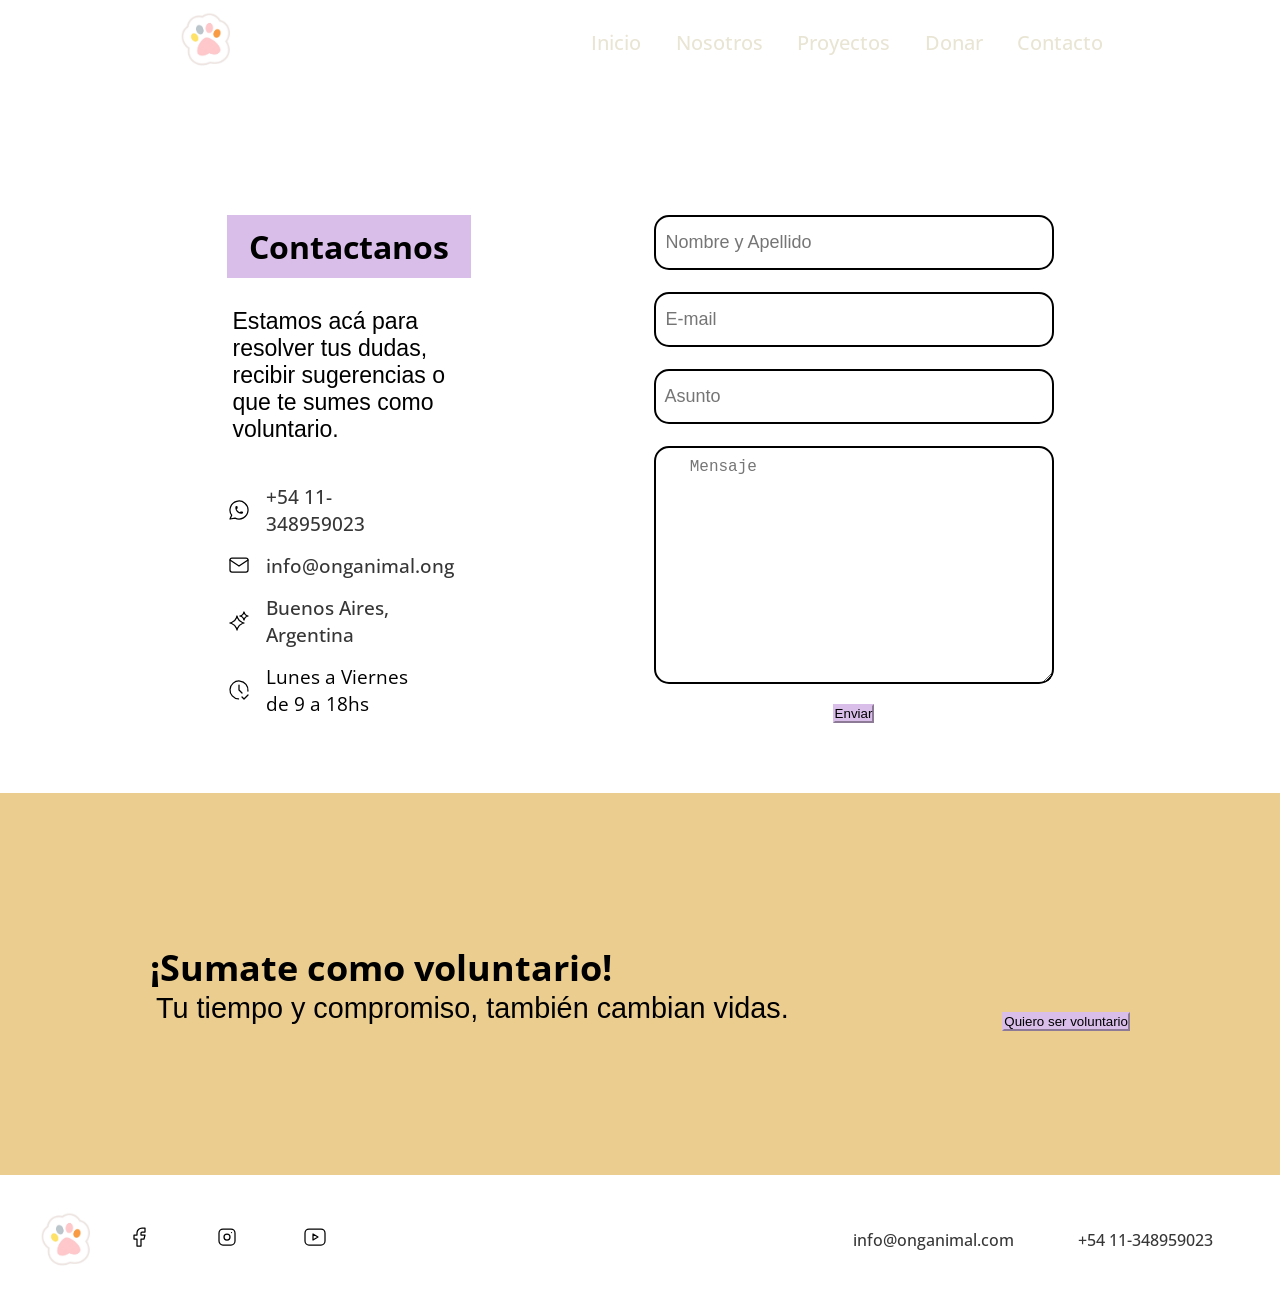
==== pages/contacto.html @ 344d6f18 "Merge branch 'main' into nau" ====
<!DOCTYPE html>
<html lang="es">

<head>
    <meta charset="UTF-8">
    <meta name="viewport" content="width=device-width, initial-scale=1.0">
    <link rel="stylesheet" href="../styles.css">
    <title>Contacto</title>
</head>

<body>
    <header>
        <a href="../index.html"><img class="icon-medium" src="../imagenes/logo-huella.png" alt="logo" /></a>
        <nav>
            <a href="../index.html">Inicio</a>
            <a href="./nosotros.html">Nosotros</a>
            <a href="./proyectos.html">Proyectos</a>
            <a href="./donar.html">Donar</a>
            <a href="./contacto.html">Contacto</a>
        </nav>
    </header>
    <main>

        <section class="container-contacto w-full">

            <article class="contacto-info">

                <h1>Contactanos</h1>
                <span id="text">Estamos acá para resolver tus dudas, recibir sugerencias
                    o que te sumes como voluntario.</span>

                <ul>
                    <li><img src="../img/icons/redes/whatsapp.svg"><a class="link-animation"
                            href="https://whatsapp.com/">+54 11-348959023</a>
                    </li>
                    <li><img src="../img/icons/redes/email.svg"><a class="link-animation" href="info@onganimal.ong"
                            target="_blank">info@onganimal.ong</a></li>
                    <li><img src="../img/icons/sparkles-2.svg"><a class="link-animation"
                            href="https://maps.app.goo.gl/PYbRXFJZFZoabsKMA" target="_blank">Buenos Aires, Argentina</a>
                    </li>
                    <li><img src="../img/icons/clock-check.svg"><span> Lunes a Viernes de 9 a 18hs</span></li>
                </ul>

            </article>

            <article>
                <form action="post">
                    <input placeholder="  Nombre y Apellido" type="text"><br>
                    <input placeholder="  E-mail" type="email"><br>
                    <input placeholder="  Asunto" type="text"><br>
                    <textarea placeholder="  Mensaje" name="Mensaje" id=""></textarea>
                    <!-- <input placeholder="  Mensaje" type="text"><br> -->
                    <button class="button-enviar-form">Enviar</button>
                </form>
            </article>

        </section>

        <section>
            <div class="aside-box-contactos">
                <h2>¡Sumate como voluntario!</h2>
                <span id="text">Tu tiempo y compromiso, también cambian vidas.</span>
                <button class=" button-enviar-form">Quiero ser voluntario</button>
            </div>
        </section>

    </main>

    <footer>
        <div class="button-box">
            <img class="icon-medium" src="../imagenes/logo-huella.png" alt="logo" />
            <nav>
                <a class="button-redes" href="https://www.facebook.com/" target="_blank"><img
                        src="../img/icons/redes/facebook.svg"></a>
                <a class="button-redes" href="https://www.instagram.com/" target="_blank"><img
                        src="../img/icons/redes/instagram.svg"></a>
                <a class="button-redes" href="https:/www.x.com/" target="_blank"><img
                        src="../img/icons/redes/youtube.svg"></a>
            </nav>
        </div>
        <div class="button-box">
            <nav>
                <a class="button-redes" href="info@onganimal.ong" target="_blank">info@onganimal.com</a>
                <a class="button-redes" href="https://whatsapp.com/">+54 11-348959023</a>
            </nav>
        </div>
    </footer>

</body>

</html>
---- styles.css ----
@import url('https://fonts.googleapis.com/css2?family=Open+Sans:ital,wght@0,300..800;1,300..800&display=swap');

* {
    margin: 0;
    padding: 0;
    box-sizing: border-box;
    max-width: 100%;
    --color-bg: #E8E6DA;
    --color-primario: #EBCE8F;
    --color-secundario: #DABEEA;
    --color-bg-primario: #E0CFB1;
    --color-texto-oscuro: #363636;
    --color-texto-claro: #E9E5D4;
}

body {
    font-family: 'Open Sans';
}

a {
    color: var(--color-texto-oscuro);
    font-weight: 500;
    text-decoration: none;
}

.link-animation:hover{
    transition: all 100ms ;
    color: rgb(163, 87, 163);
    
}

.link-animation:hover{
    transition: all 100ms ;
    color: rgb(163, 87, 163);
    
}


/* Header */
header {
    width: 100%;
    background: var(--color-primario-claro);
    padding: 12px 0;
    display: flex;
    justify-content: space-around;
    align-items: center;

}

header img {
    width: 30px;
}

header nav {
    display: flex;
    width: 40%;
    justify-content: space-between;
}

header nav a {
    color: var(--color-texto-claro);
    font-size: 20px;
    text-decoration: none;
}

header nav a:hover {
    transition: all 0.1s;
    transform: scale(1.1);
}

.m-2{
    justify-content: center;
    margin-left: 50%;
}
/* Width */

.w-full {
    width: 100%;
}

.w-big {
    width: 80%;
}

.w-medium{
    width: 60%;
}

.w.small{
    width: 40%;
}

.w-min{
    width: 20%;
}


/* Icons */

.icon-small{
    width: 20px;

}

.icon-medium{
    width: 60px;
}

.icon-big{
    width: 80px;
}
/* Main */

/* Width */

.w-full{
    width: 100%;
}

.w-big{
    width: 80%;
}


/* Icons */

.icon-small {
    width: 40px;
}

.icon-medium {
    width: 60px;
}

.icon-big {
    width: 80px;
}

/* Main */

/* Width */

.w-full {
    width: 100%;
}

.w-big {
    width: 80%;
}

.w-medium{
    width: 60%;
}

.w.small{
    width: 40%;
}

.w-min{
    width: 20%;
}


/* Icons */

.icon-small{
    width: 20px;

}

.icon-medium{
    width: 60px;
}

.icon-big{
    width: 80px;
}
/* Main */

/* Width */

.w-full{
    width: 100%;
}

.w-big{
    width: 80%;
}


/* Icons */

.icon-small {
    width: 40px;
}

.icon-medium {
    width: 60px;
}

.icon-big {
    width: 80px;
}

/* Main */

/* Width */

.w-full {
    width: 100%;
}

.w-big {
    width: 80%;
}


/* Icons */

.icon-small {
    width: 40px;
}

.icon-medium {
    width: 60px;
}

.icon-big {
    width: 80px;
}

/* Main */

main {
    width: 100px 100px 100px;
    margin-top: 100px;
    display: flex;
    flex-direction: column;
    gap: 40px;
}

/* Aside */

aside {
    display: flex;
    padding: 20px 40px;
    align-items: center;
    justify-content: center;
    gap: 30px;
    background: var(--color-primario-oscuro);
}

.aside-content {
    width: 50%;
}


.aside-content strong {
    font-size: 26px;
}

.aside-content span {
    display: block;
}


/* Texto */

.title-section {
    display: block;
    width: 100%;
    text-align: center;
    padding: 0 0 40px 0;
}

.text-xs {
    font-size: 14px;

}

.text-sm {
    font-size: 20px;
}

.text-lg {
    font-size: 40px;
}

.text-xl {
    font-size: 60px;
}

/* Button */

.button {
    padding: 10px 20px;
    border: 1px;
    border-radius: 10px;
    font-size: 18px;
    transition: all 200ms;
}

.button:hover {
    transform: scale(1.15);
}


.button-white {
    background: var(--color-bg-primario);
}

.button-black {
    background: var(--color-secundario);
}

/* Hero */

.hero {
    width: 100%;
    display: flex;
    justify-content: space-around;
}

.hero-info {
    width: 35%;
    display: flex;
    flex-direction: column;
    align-items: start;
}

.hero-info h1 {
    font-size: 40px;
}

.hero-info p {
    font-size: 20px;
}



/* Aside */

aside{
    display: flex;
    padding: 20px 40px;
    align-items: center;
    justify-content: center;
    gap: 30px;
    background: var(--color-bg-primario);
}

.aside-content{
    width: 50%;
}


.aside-content strong {
    font-size: 26px;
}

.aside-content span {
    display: block;
}


/* Texto */

.title-section {
    display: block;
    width: 100%;
    text-align: center;
    padding: 0 0 40px 0;
}

.text-xs {
    font-size: 14px;

}

.text-sm {
    font-size: 20px;
}

.text-lg {
    font-size: 40px;
}

.text-xl {
    font-size: 60px;
}


/* Button */

.button {
    padding: 10px 20px;
    border: 1px;
    border-radius: 10px;
    font-size: 18px;
    transition: all 200ms;
}

.button:hover {
    transform: scale(1.15);
}


.button-white {
    background: var(--color-bg-primario);
}

.button-black {
    background: var(--color-secundario);
}


/* Hero */

.hero {
    width: 100%;
    display: flex;
    justify-content: space-around;
    padding: 10px 0;
}

.hero-info {
    width: 35%;
    display: flex;
    flex-direction: column;
    align-items: start;
}

.hero-info h1 {
    font-size: 40px;
}

.hero-info p {
    font-size: 20px;
}



/* 
    Esta clase esta echa para usarse como contenedora de las "cards"
    sean cuadradas o redondas 

    Estan de manera horiontal una de la otra
*/

.container-cards {
    width: 100%;
    display: flex;
    flex-wrap: wrap;
    justify-content: space-around;
}

/* Esta es una clase para los titulos de las secciones 
    Ocupan toda una fila de la paginas (100%)
*/




/* 
Esta es la clase principal o base de las cards 

*/

.card {
    display: flex;
    flex-direction: column;
    align-items: center;
    justify-content: center;
}

.card-icon {
    width: 15%;
    gap: 10px;
}

.card-icon strong {
    font-size: 20px;
    letter-spacing: 1.2px;
}

.card-icon span {
    text-align: center;
    font-size: 15px;
}



.card-border {
    border: 1px;
}


.historia{
    width: 100%;
    display: flex;
    justify-content: space-around;
}


/*PD: despues con mas tiempo les comento bien el codigo asi tienen una referencia de para que sirve
pero bueno otro dia lo hago tkm <3
*/

.container-contacto {
    display: flex;
    padding: 30px 30px 30px;
    gap: 15%;
    align-items: center first baseline;
    flex-direction: row;
    justify-content: center;
    box-sizing: 100%;
}

.contacto-info {
    display: flex;
    flex-direction: column;
    gap: 30px;
    width: 20%;
    font-size: larger;
}

.contacto-info ul {
    width: 200px;
    list-style: none;
    display: flex;
    flex-direction: column;
    gap: 5px
}

.contacto-info ul li {
    display: flex;
    align-items: center;
    margin-top: 10px;
    gap: 15px;
    width: 900%;
}

h1 {
    font-size: xx-large;
    background-color: var(--color-secundario);
    padding: 10px;
    text-align: center;
}

input {
    width: 400px;
    background-color: #FFFF;
    padding: 15px 0px;
    justify-content: center;
    align-items: first baseline;
    border-radius: 15px;
    border: solid black 2px;
    margin-right: auto 100%;
    font-size: large;

}

form {
    display: flex;
    flex-direction: column;
    align-items: center;
    justify-content: center;
}

textarea {
    width: 400px;
    height: 238px;
    background-color: #FFFF;
    padding: 10px 100px;
    padding-left: 15px;
    justify-content: center;
    align-items: first baseline;
    border-radius: 15px;
    border: solid black 2px;
    margin-right: auto 100%;
    font-size: large;


}

.button {
    padding: 10px 20px;
    border: 1px;
    border-radius: 10px;
    font-size: 18px;
    transition: all 200ms;
}

.button-enviar-form {
    background-color: var(--color-secundario);
    border-color: #DABEEA;
    margin-top: 20px;
    float: right;
}


.aside-box-contactos {
    justify-content: space-between;
    box-sizing: 20px;
    background-color: var(--color-primario);
    padding: 150px;
    display: flexbox;
    box-sizing: 500px;
    font-size: x-large;
}

#text {
    font-family: 'Trebuchet MS', 'Lucida Grande', 'Lucida Sans', Arial, sans-serif;
    font-size: larger;
    font-style: normal;
    margin-left: 6px;
}

textarea{
    padding: ;
}

footer {
    display: flex;
    justify-content: space-between;
    margin: 10px;
    padding: 2px;
}

.button-redes {
    width: 50px;
    align-content: center;
    padding: 30px;
}


.button-box {
    display: flex;
    flex-direction: row;
    justify-content: space-between;
    align-items: center;
    margin: 2%;
}

#copy{
    justify-content: left;
    display: flexbox;

}
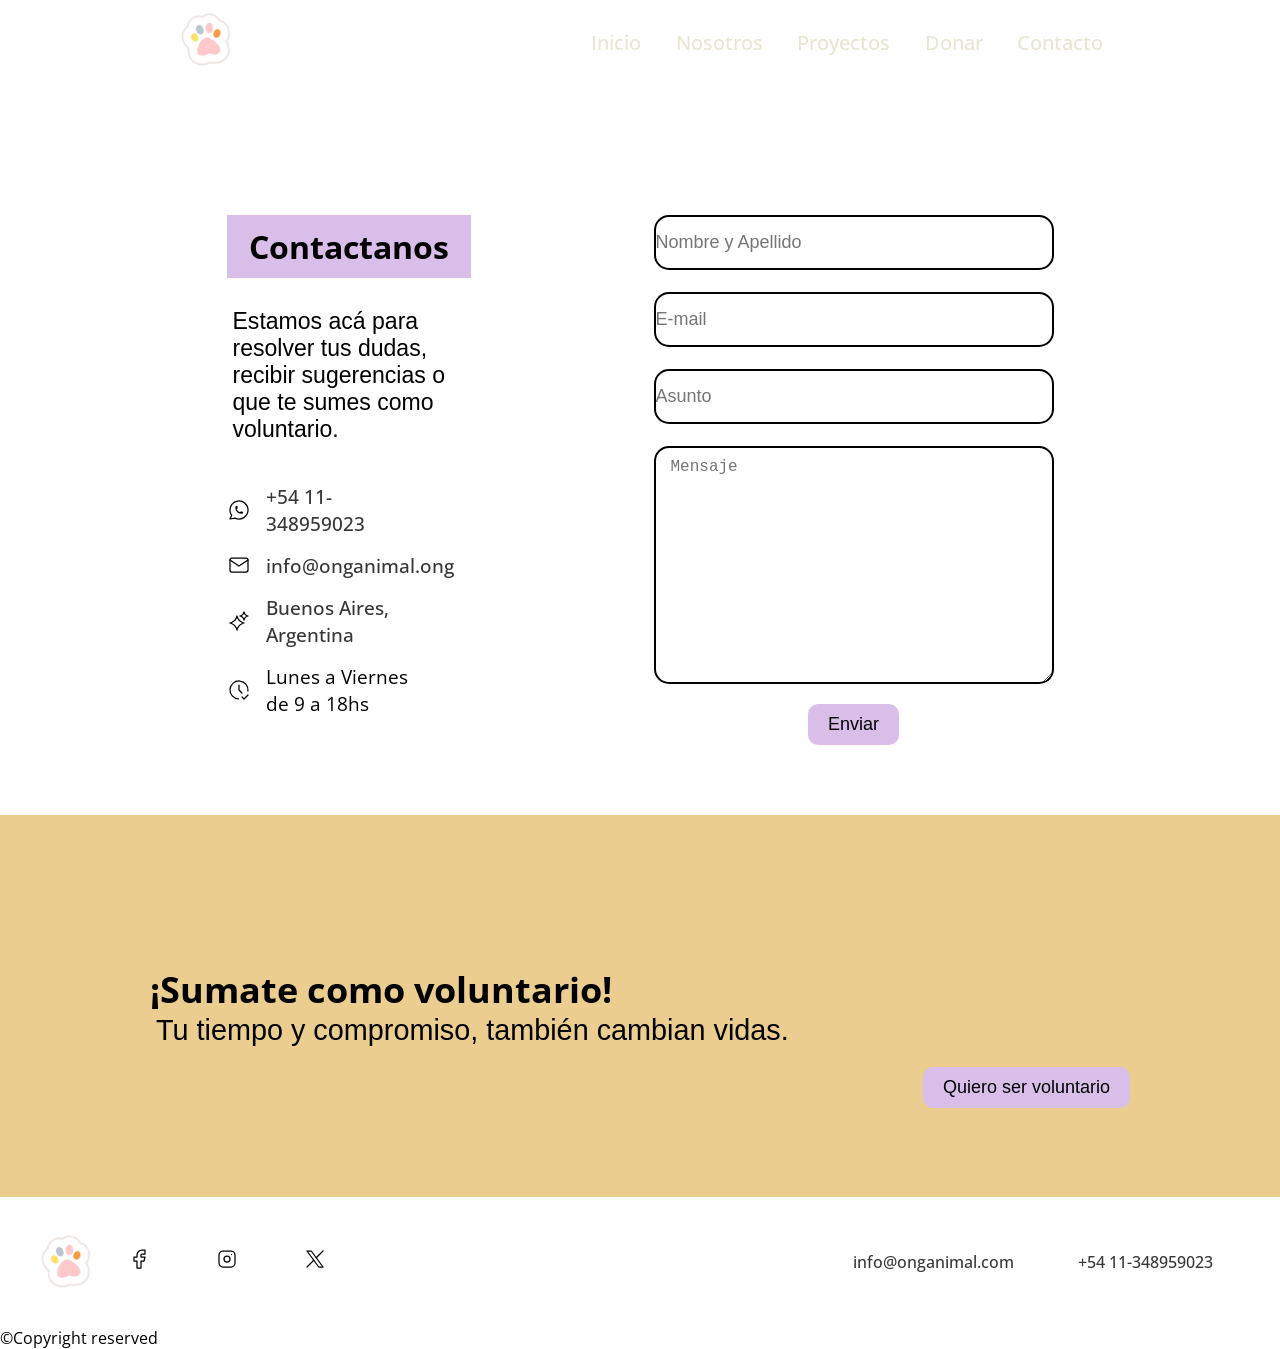
==== commit f4fa9c72: "modificaciones en html" ====
--- a/pages/contacto.html
+++ b/pages/contacto.html
@@ -45,12 +45,12 @@
 
             <article>
                 <form action="post">
-                    <input placeholder="  Nombre y Apellido" type="text"><br>
-                    <input placeholder="  E-mail" type="email"><br>
-                    <input placeholder="  Asunto" type="text"><br>
-                    <textarea placeholder="  Mensaje" name="Mensaje" id=""></textarea>
+                    <input placeholder="Nombre y Apellido" type="text"><br>
+                    <input placeholder="E-mail" type="email"><br>
+                    <input placeholder="Asunto" type="text"><br>
+                    <textarea placeholder="Mensaje" name="Mensaje" id=""></textarea>
                     <!-- <input placeholder="  Mensaje" type="text"><br> -->
-                    <button class="button-enviar-form">Enviar</button>
+                    <button class="button button-enviar-form">Enviar</button>
                 </form>
             </article>
 
@@ -60,7 +60,7 @@
             <div class="aside-box-contactos">
                 <h2>¡Sumate como voluntario!</h2>
                 <span id="text">Tu tiempo y compromiso, también cambian vidas.</span>
-                <button class=" button-enviar-form">Quiero ser voluntario</button>
+                <button class="button button-enviar-form m-2">Quiero ser voluntario</button>
             </div>
         </section>
 
@@ -75,16 +75,17 @@
                 <a class="button-redes" href="https://www.instagram.com/" target="_blank"><img
                         src="../img/icons/redes/instagram.svg"></a>
                 <a class="button-redes" href="https:/www.x.com/" target="_blank"><img
-                        src="../img/icons/redes/youtube.svg"></a>
+                        src="../img/icons/redes/twitter.svg"></a>
             </nav>
         </div>
         <div class="button-box">
             <nav>
-                <a class="button-redes" href="info@onganimal.ong" target="_blank">info@onganimal.com</a>
-                <a class="button-redes" href="https://whatsapp.com/">+54 11-348959023</a>
+                <a class="button-redes link-animation" href="info@onganimal.ong" target="_blank">info@onganimal.com</a>
+                <a class="button-redes link-animation" href="https://whatsapp.com/">+54 11-348959023</a>
             </nav>
         </div>
     </footer>
+    <span id="copy">©Copyright reserved </span>
 
 </body>
 
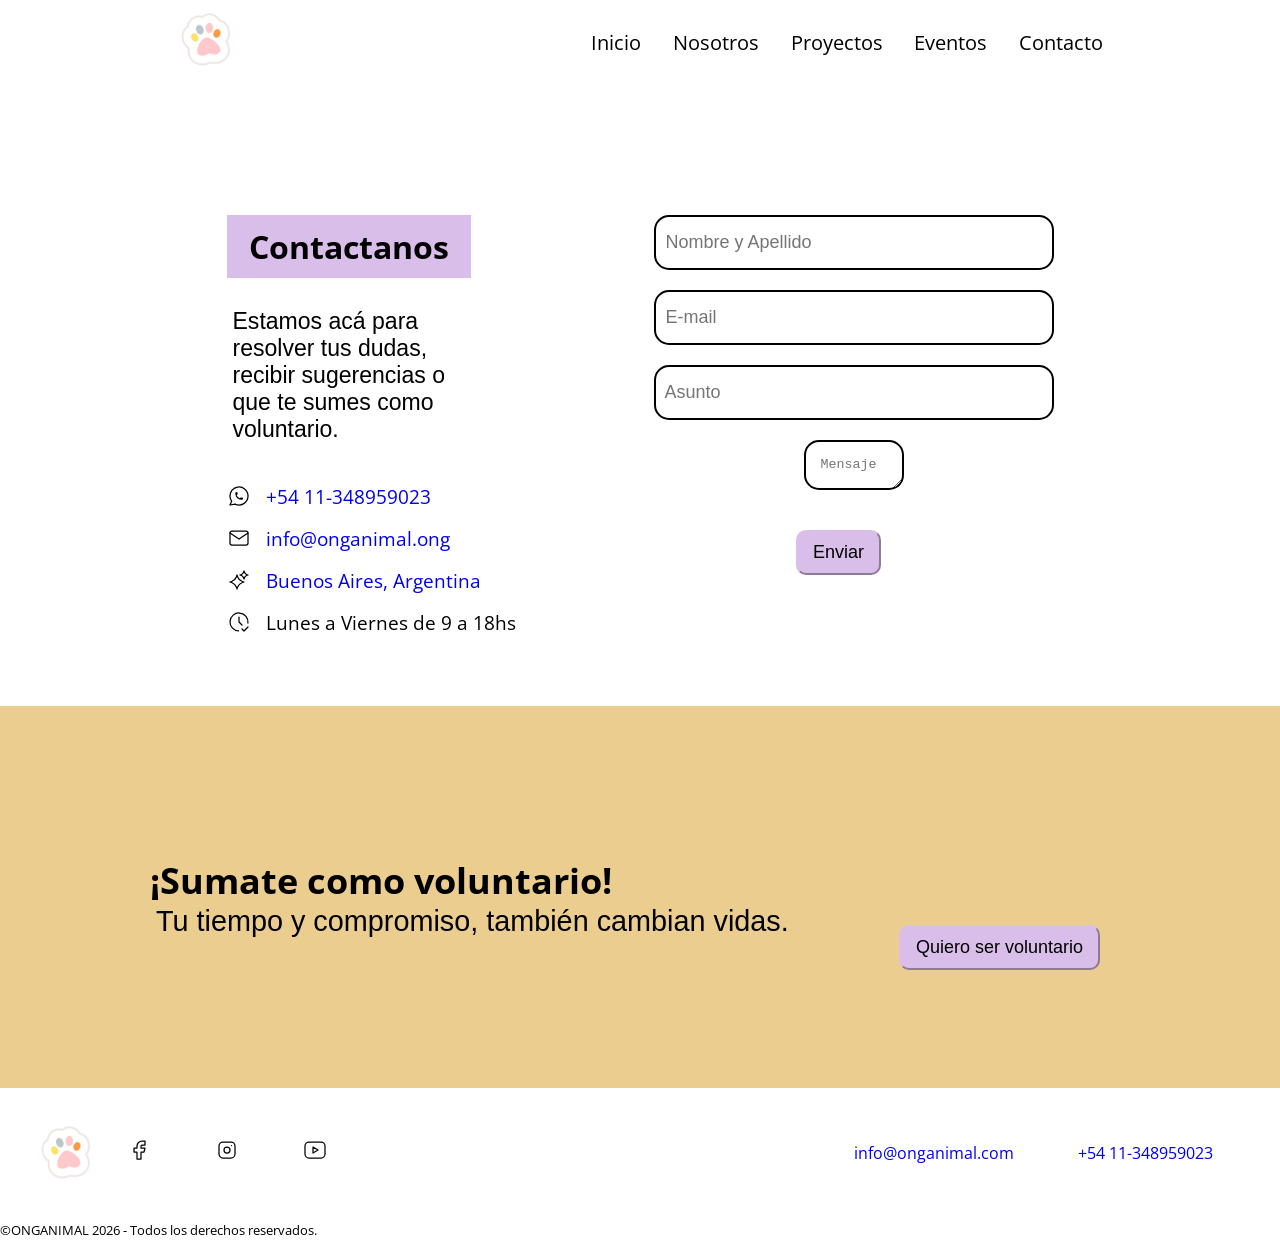
==== commit 11481b4f: "copyryght añadido" ====
--- a/pages/contacto.html
+++ b/pages/contacto.html
@@ -15,7 +15,7 @@
             <a href="../index.html">Inicio</a>
             <a href="./nosotros.html">Nosotros</a>
             <a href="./proyectos.html">Proyectos</a>
-            <a href="./donar.html">Donar</a>
+            <a href="./eventos.html">Eventos</a>
             <a href="./contacto.html">Contacto</a>
         </nav>
     </header>
@@ -30,14 +30,12 @@
                     o que te sumes como voluntario.</span>
 
                 <ul>
-                    <li><img src="../img/icons/redes/whatsapp.svg"><a class="link-animation"
-                            href="https://whatsapp.com/">+54 11-348959023</a>
+                    <li><img src="../img/icons/redes/whatsapp.svg"><a href="https://whatsapp.com/">+54 11-348959023</a>
                     </li>
-                    <li><img src="../img/icons/redes/email.svg"><a class="link-animation" href="info@onganimal.ong"
+                    <li><img src="../img/icons/redes/email.svg"><a href="info@onganimal.ong"
                             target="_blank">info@onganimal.ong</a></li>
-                    <li><img src="../img/icons/sparkles-2.svg"><a class="link-animation"
-                            href="https://maps.app.goo.gl/PYbRXFJZFZoabsKMA" target="_blank">Buenos Aires, Argentina</a>
-                    </li>
+                    <li><img src="../img/icons/sparkles-2.svg"><a href="https://maps.app.goo.gl/PYbRXFJZFZoabsKMA"
+                            target="_blank">Buenos Aires, Argentina</a></li>
                     <li><img src="../img/icons/clock-check.svg"><span> Lunes a Viernes de 9 a 18hs</span></li>
                 </ul>
 
@@ -45,12 +43,12 @@
 
             <article>
                 <form action="post">
-                    <input placeholder="Nombre y Apellido" type="text"><br>
-                    <input placeholder="E-mail" type="email"><br>
-                    <input placeholder="Asunto" type="text"><br>
-                    <textarea placeholder="Mensaje" name="Mensaje" id=""></textarea>
-                    <!-- <input placeholder="  Mensaje" type="text"><br> -->
-                    <button class="button button-enviar-form">Enviar</button>
+                    <input placeholder="  Nombre y Apellido" type="text">
+                    <input placeholder="  E-mail" type="email">
+                    <input placeholder="  Asunto" type="text">
+                    <textarea placeholder="  Mensaje" name="Mensaje" id=""></textarea>
+                    <!-- <input placeholder="  Mensaje" type="text"> -->
+                    <button class="button-enviar-form">Enviar</button>
                 </form>
             </article>
 
@@ -60,7 +58,7 @@
             <div class="aside-box-contactos">
                 <h2>¡Sumate como voluntario!</h2>
                 <span id="text">Tu tiempo y compromiso, también cambian vidas.</span>
-                <button class="button button-enviar-form m-2">Quiero ser voluntario</button>
+                <button class=" button-enviar-form">Quiero ser voluntario</button>
             </div>
         </section>
 
@@ -75,17 +73,18 @@
                 <a class="button-redes" href="https://www.instagram.com/" target="_blank"><img
                         src="../img/icons/redes/instagram.svg"></a>
                 <a class="button-redes" href="https:/www.x.com/" target="_blank"><img
-                        src="../img/icons/redes/twitter.svg"></a>
+                        src="../img/icons/redes/youtube.svg"></a>
             </nav>
         </div>
         <div class="button-box">
             <nav>
-                <a class="button-redes link-animation" href="info@onganimal.ong" target="_blank">info@onganimal.com</a>
-                <a class="button-redes link-animation" href="https://whatsapp.com/">+54 11-348959023</a>
+                <a class="button-redes" href="info@onganimal.ong" target="_blank">info@onganimal.com</a>
+                <a class="button-redes" href="https://whatsapp.com/">+54 11-348959023</a>
             </nav>
         </div>
+
     </footer>
-    <span id="copy">©Copyright reserved </span>
+    <small>©ONGANIMAL 2026 - Todos los derechos reservados.</small>
 
 </body>
 
--- a/styles.css
+++ b/styles.css
@@ -4,7 +4,6 @@
     margin: 0;
     padding: 0;
     box-sizing: border-box;
-    max-width: 100%;
     --color-bg: #E8E6DA;
     --color-primario: #EBCE8F;
     --color-secundario: #DABEEA;
@@ -18,21 +17,7 @@
 }
 
 a {
-    color: var(--color-texto-oscuro);
-    font-weight: 500;
     text-decoration: none;
-}
-
-.link-animation:hover{
-    transition: all 100ms ;
-    color: rgb(163, 87, 163);
-    
-}
-
-.link-animation:hover{
-    transition: all 100ms ;
-    color: rgb(163, 87, 163);
-    
 }
 
 
@@ -58,9 +43,11 @@
 }
 
 header nav a {
-    color: var(--color-texto-claro);
+    background: none;
+    color: var(--color-texto);
     font-size: 20px;
     text-decoration: none;
+
 }
 
 header nav a:hover {
@@ -68,142 +55,6 @@
     transform: scale(1.1);
 }
 
-.m-2{
-    justify-content: center;
-    margin-left: 50%;
-}
-/* Width */
-
-.w-full {
-    width: 100%;
-}
-
-.w-big {
-    width: 80%;
-}
-
-.w-medium{
-    width: 60%;
-}
-
-.w.small{
-    width: 40%;
-}
-
-.w-min{
-    width: 20%;
-}
-
-
-/* Icons */
-
-.icon-small{
-    width: 20px;
-
-}
-
-.icon-medium{
-    width: 60px;
-}
-
-.icon-big{
-    width: 80px;
-}
-/* Main */
-
-/* Width */
-
-.w-full{
-    width: 100%;
-}
-
-.w-big{
-    width: 80%;
-}
-
-
-/* Icons */
-
-.icon-small {
-    width: 40px;
-}
-
-.icon-medium {
-    width: 60px;
-}
-
-.icon-big {
-    width: 80px;
-}
-
-/* Main */
-
-/* Width */
-
-.w-full {
-    width: 100%;
-}
-
-.w-big {
-    width: 80%;
-}
-
-.w-medium{
-    width: 60%;
-}
-
-.w.small{
-    width: 40%;
-}
-
-.w-min{
-    width: 20%;
-}
-
-
-/* Icons */
-
-.icon-small{
-    width: 20px;
-
-}
-
-.icon-medium{
-    width: 60px;
-}
-
-.icon-big{
-    width: 80px;
-}
-/* Main */
-
-/* Width */
-
-.w-full{
-    width: 100%;
-}
-
-.w-big{
-    width: 80%;
-}
-
-
-/* Icons */
-
-.icon-small {
-    width: 40px;
-}
-
-.icon-medium {
-    width: 60px;
-}
-
-.icon-big {
-    width: 80px;
-}
-
-/* Main */
-
 /* Width */
 
 .w-full {
@@ -289,6 +140,7 @@
 .text-xl {
     font-size: 60px;
 }
+
 
 /* Button */
 
@@ -319,107 +171,6 @@
     width: 100%;
     display: flex;
     justify-content: space-around;
-}
-
-.hero-info {
-    width: 35%;
-    display: flex;
-    flex-direction: column;
-    align-items: start;
-}
-
-.hero-info h1 {
-    font-size: 40px;
-}
-
-.hero-info p {
-    font-size: 20px;
-}
-
-
-
-/* Aside */
-
-aside{
-    display: flex;
-    padding: 20px 40px;
-    align-items: center;
-    justify-content: center;
-    gap: 30px;
-    background: var(--color-bg-primario);
-}
-
-.aside-content{
-    width: 50%;
-}
-
-
-.aside-content strong {
-    font-size: 26px;
-}
-
-.aside-content span {
-    display: block;
-}
-
-
-/* Texto */
-
-.title-section {
-    display: block;
-    width: 100%;
-    text-align: center;
-    padding: 0 0 40px 0;
-}
-
-.text-xs {
-    font-size: 14px;
-
-}
-
-.text-sm {
-    font-size: 20px;
-}
-
-.text-lg {
-    font-size: 40px;
-}
-
-.text-xl {
-    font-size: 60px;
-}
-
-
-/* Button */
-
-.button {
-    padding: 10px 20px;
-    border: 1px;
-    border-radius: 10px;
-    font-size: 18px;
-    transition: all 200ms;
-}
-
-.button:hover {
-    transform: scale(1.15);
-}
-
-
-.button-white {
-    background: var(--color-bg-primario);
-}
-
-.button-black {
-    background: var(--color-secundario);
-}
-
-
-/* Hero */
-
-.hero {
-    width: 100%;
-    display: flex;
-    justify-content: space-around;
     padding: 10px 0;
 }
 
@@ -460,7 +211,6 @@
 
 
 
-
 /* 
 Esta es la clase principal o base de las cards 
 
@@ -494,12 +244,6 @@
     border: 1px;
 }
 
-
-.historia{
-    width: 100%;
-    display: flex;
-    justify-content: space-around;
-}
 
 
 /*PD: despues con mas tiempo les comento bien el codigo asi tienen una referencia de para que sirve
@@ -564,40 +308,38 @@
     display: flex;
     flex-direction: column;
     align-items: center;
+    gap: 20px;
     justify-content: center;
 }
 
 textarea {
-    width: 400px;
-    height: 238px;
-    background-color: #FFFF;
-    padding: 10px 100px;
-    padding-left: 15px;
-    justify-content: center;
-    align-items: first baseline;
+    width: 100px;
+    height: 50px;
+    display: flex;
+    flex-direction: column;
+    align-items: center;
+    padding: 0px 15px 10px;
+    justify-content: center;
+    border: solid black 2px;
     border-radius: 15px;
-    border: solid black 2px;
-    margin-right: auto 100%;
-    font-size: large;
-
-
-}
-
-.button {
-    padding: 10px 20px;
-    border: 1px;
+
+}
+
+.button-enviar-form {
+    background-color: var(--color-secundario);
+    padding: 10px 15px;
     border-radius: 10px;
+    border-color: #DABEEA;
     font-size: 18px;
     transition: all 200ms;
-}
-
-.button-enviar-form {
-    background-color: var(--color-secundario);
-    border-color: #DABEEA;
     margin-top: 20px;
     float: right;
-}
-
+    margin-right: 30px;
+}
+
+.button-enviar-form:hover {
+    transform: scale(1.15);
+}
 
 .aside-box-contactos {
     justify-content: space-between;
@@ -616,10 +358,6 @@
     margin-left: 6px;
 }
 
-textarea{
-    padding: ;
-}
-
 footer {
     display: flex;
     justify-content: space-between;
@@ -640,10 +378,4 @@
     justify-content: space-between;
     align-items: center;
     margin: 2%;
-}
-
-#copy{
-    justify-content: left;
-    display: flexbox;
-
-}
+}
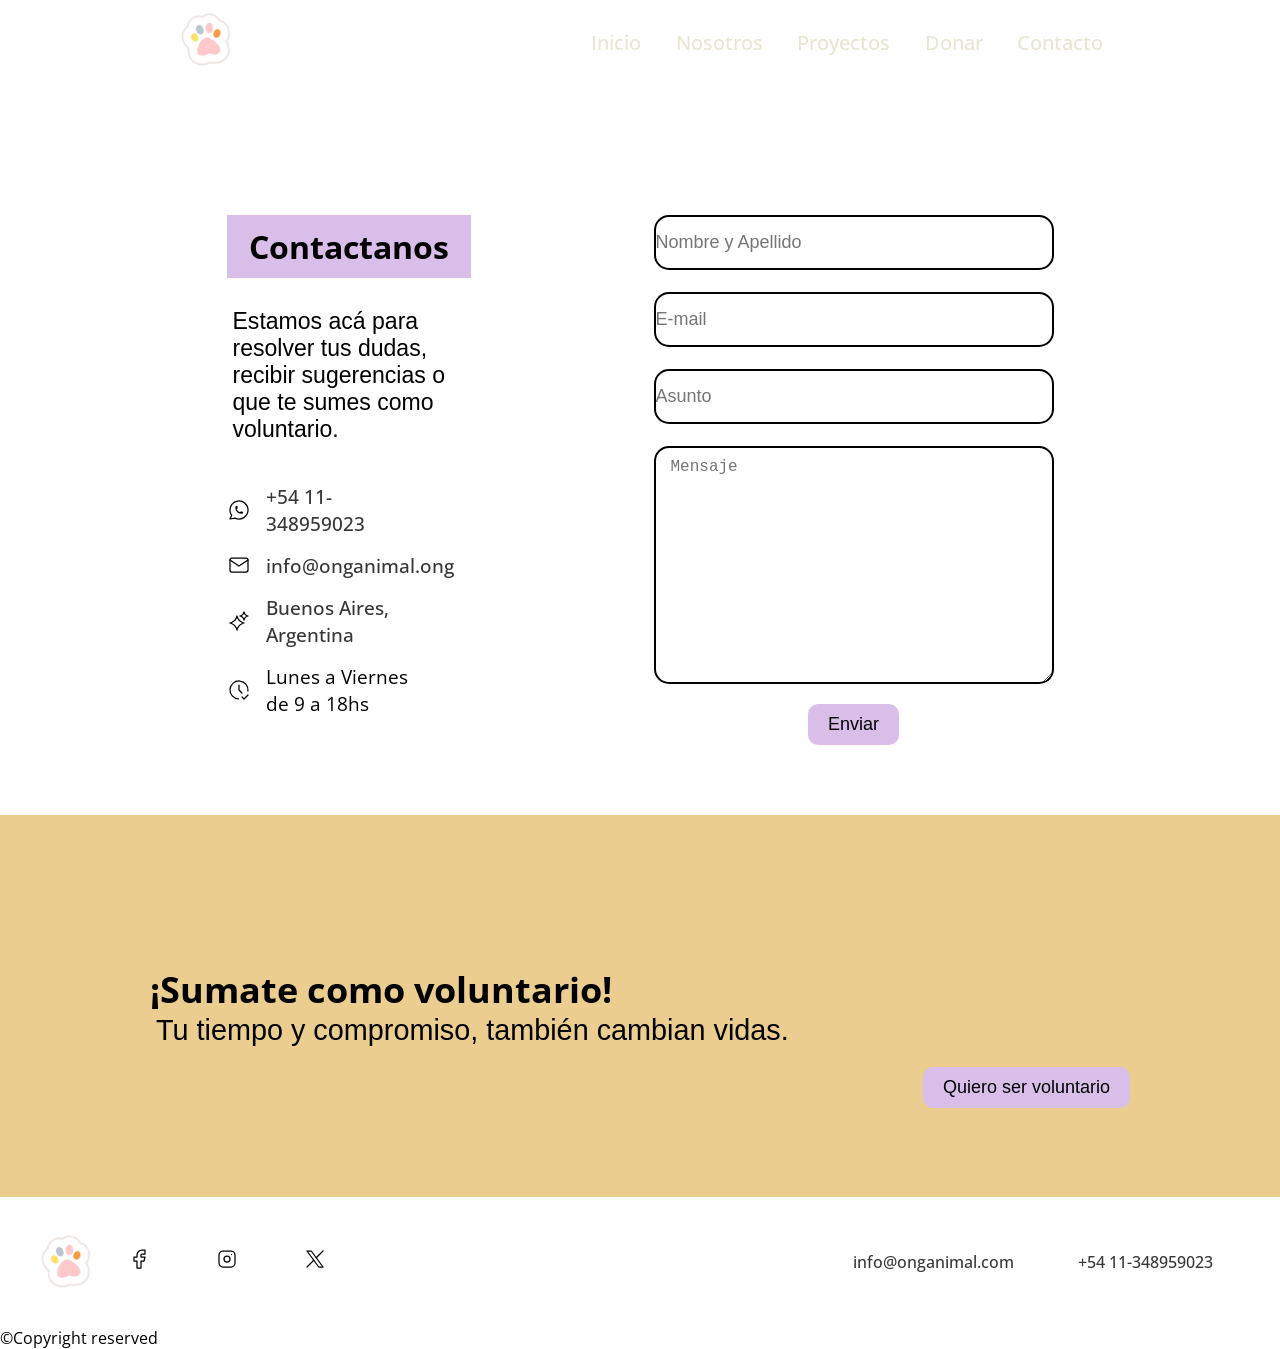
==== commit 4cf59ed9: "Merge remote-tracking branch 'origin/main' into nat" ====
--- a/pages/contacto.html
+++ b/pages/contacto.html
@@ -15,7 +15,7 @@
             <a href="../index.html">Inicio</a>
             <a href="./nosotros.html">Nosotros</a>
             <a href="./proyectos.html">Proyectos</a>
-            <a href="./eventos.html">Eventos</a>
+            <a href="./donar.html">Donar</a>
             <a href="./contacto.html">Contacto</a>
         </nav>
     </header>
@@ -30,12 +30,14 @@
                     o que te sumes como voluntario.</span>
 
                 <ul>
-                    <li><img src="../img/icons/redes/whatsapp.svg"><a href="https://whatsapp.com/">+54 11-348959023</a>
+                    <li><img src="../img/icons/redes/whatsapp.svg"><a class="link-animation"
+                            href="https://whatsapp.com/">+54 11-348959023</a>
                     </li>
-                    <li><img src="../img/icons/redes/email.svg"><a href="info@onganimal.ong"
+                    <li><img src="../img/icons/redes/email.svg"><a class="link-animation" href="info@onganimal.ong"
                             target="_blank">info@onganimal.ong</a></li>
-                    <li><img src="../img/icons/sparkles-2.svg"><a href="https://maps.app.goo.gl/PYbRXFJZFZoabsKMA"
-                            target="_blank">Buenos Aires, Argentina</a></li>
+                    <li><img src="../img/icons/sparkles-2.svg"><a class="link-animation"
+                            href="https://maps.app.goo.gl/PYbRXFJZFZoabsKMA" target="_blank">Buenos Aires, Argentina</a>
+                    </li>
                     <li><img src="../img/icons/clock-check.svg"><span> Lunes a Viernes de 9 a 18hs</span></li>
                 </ul>
 
@@ -43,12 +45,12 @@
 
             <article>
                 <form action="post">
-                    <input placeholder="  Nombre y Apellido" type="text">
-                    <input placeholder="  E-mail" type="email">
-                    <input placeholder="  Asunto" type="text">
-                    <textarea placeholder="  Mensaje" name="Mensaje" id=""></textarea>
-                    <!-- <input placeholder="  Mensaje" type="text"> -->
-                    <button class="button-enviar-form">Enviar</button>
+                    <input placeholder="Nombre y Apellido" type="text"><br>
+                    <input placeholder="E-mail" type="email"><br>
+                    <input placeholder="Asunto" type="text"><br>
+                    <textarea placeholder="Mensaje" name="Mensaje" id=""></textarea>
+                    <!-- <input placeholder="  Mensaje" type="text"><br> -->
+                    <button class="button button-enviar-form">Enviar</button>
                 </form>
             </article>
 
@@ -58,7 +60,7 @@
             <div class="aside-box-contactos">
                 <h2>¡Sumate como voluntario!</h2>
                 <span id="text">Tu tiempo y compromiso, también cambian vidas.</span>
-                <button class=" button-enviar-form">Quiero ser voluntario</button>
+                <button class="button button-enviar-form m-2">Quiero ser voluntario</button>
             </div>
         </section>
 
@@ -73,18 +75,17 @@
                 <a class="button-redes" href="https://www.instagram.com/" target="_blank"><img
                         src="../img/icons/redes/instagram.svg"></a>
                 <a class="button-redes" href="https:/www.x.com/" target="_blank"><img
-                        src="../img/icons/redes/youtube.svg"></a>
+                        src="../img/icons/redes/twitter.svg"></a>
             </nav>
         </div>
         <div class="button-box">
             <nav>
-                <a class="button-redes" href="info@onganimal.ong" target="_blank">info@onganimal.com</a>
-                <a class="button-redes" href="https://whatsapp.com/">+54 11-348959023</a>
+                <a class="button-redes link-animation" href="info@onganimal.ong" target="_blank">info@onganimal.com</a>
+                <a class="button-redes link-animation" href="https://whatsapp.com/">+54 11-348959023</a>
             </nav>
         </div>
-
     </footer>
-    <small>©ONGANIMAL 2026 - Todos los derechos reservados.</small>
+    <span id="copy">©Copyright reserved </span>
 
 </body>
 
--- a/styles.css
+++ b/styles.css
@@ -4,6 +4,7 @@
     margin: 0;
     padding: 0;
     box-sizing: border-box;
+    max-width: 100%;
     --color-bg: #E8E6DA;
     --color-primario: #EBCE8F;
     --color-secundario: #DABEEA;
@@ -17,7 +18,21 @@
 }
 
 a {
+    color: var(--color-texto-oscuro);
+    font-weight: 500;
     text-decoration: none;
+}
+
+.link-animation:hover {
+    transition: all 100ms;
+    color: rgb(163, 87, 163);
+
+}
+
+.link-animation:hover {
+    transition: all 100ms;
+    color: rgb(163, 87, 163);
+
 }
 
 
@@ -43,11 +58,9 @@
 }
 
 header nav a {
-    background: none;
-    color: var(--color-texto);
+    color: var(--color-texto-claro);
     font-size: 20px;
     text-decoration: none;
-
 }
 
 header nav a:hover {
@@ -55,6 +68,150 @@
     transform: scale(1.1);
 }
 
+.m-2 {
+    justify-content: center;
+    margin-left: 50%;
+}
+
+/* Width */
+
+.w-full {
+    width: 100%;
+}
+
+.w-big {
+    width: 80%;
+}
+
+.w-medium {
+    width: 60%;
+}
+
+.w.small {
+    width: 40%;
+}
+
+.w-min {
+    width: 20%;
+}
+
+
+/* Icons */
+
+.icon-small {
+    width: 20px;
+
+}
+
+.icon-medium {
+    width: 60px;
+}
+
+.icon-big {
+    width: 80px;
+}
+
+/* Main */
+
+.m-2 {
+    justify-content: center;
+    margin-left: 50%;
+}
+
+/* Width */
+
+.w-full {
+    width: 100%;
+}
+
+.w-big {
+    width: 80%;
+}
+
+
+/* Icons */
+
+.icon-small {
+    width: 40px;
+}
+
+.icon-medium {
+    width: 60px;
+}
+
+.icon-big {
+    width: 80px;
+}
+
+/* Main */
+
+/* Width */
+
+.w-full {
+    width: 100%;
+}
+
+.w-big {
+    width: 80%;
+}
+
+.w-medium {
+    width: 60%;
+}
+
+.w.small {
+    width: 40%;
+}
+
+.w-min {
+    width: 20%;
+}
+
+
+/* Icons */
+
+.icon-small {
+    width: 20px;
+
+}
+
+.icon-medium {
+    width: 60px;
+}
+
+.icon-big {
+    width: 80px;
+}
+
+/* Main */
+
+/* Width */
+
+.w-full {
+    width: 100%;
+}
+
+.w-big {
+    width: 80%;
+}
+
+
+/* Icons */
+
+.icon-small {
+    width: 40px;
+}
+
+.icon-medium {
+    width: 60px;
+}
+
+.icon-big {
+    width: 80px;
+}
+
+/* Main */
+
 /* Width */
 
 .w-full {
@@ -140,7 +297,6 @@
 .text-xl {
     font-size: 60px;
 }
-
 
 /* Button */
 
@@ -171,6 +327,107 @@
     width: 100%;
     display: flex;
     justify-content: space-around;
+}
+
+.hero-info {
+    width: 35%;
+    display: flex;
+    flex-direction: column;
+    align-items: start;
+}
+
+.hero-info h1 {
+    font-size: 40px;
+}
+
+.hero-info p {
+    font-size: 20px;
+}
+
+
+
+/* Aside */
+
+aside {
+    display: flex;
+    padding: 20px 40px;
+    align-items: center;
+    justify-content: center;
+    gap: 30px;
+    background: var(--color-bg-primario);
+}
+
+.aside-content {
+    width: 50%;
+}
+
+
+.aside-content strong {
+    font-size: 26px;
+}
+
+.aside-content span {
+    display: block;
+}
+
+
+/* Texto */
+
+.title-section {
+    display: block;
+    width: 100%;
+    text-align: center;
+    padding: 0 0 40px 0;
+}
+
+.text-xs {
+    font-size: 14px;
+
+}
+
+.text-sm {
+    font-size: 20px;
+}
+
+.text-lg {
+    font-size: 40px;
+}
+
+.text-xl {
+    font-size: 60px;
+}
+
+
+/* Button */
+
+.button {
+    padding: 10px 20px;
+    border: 1px;
+    border-radius: 10px;
+    font-size: 18px;
+    transition: all 200ms;
+}
+
+.button:hover {
+    transform: scale(1.15);
+}
+
+
+.button-white {
+    background: var(--color-bg-primario);
+}
+
+.button-black {
+    background: var(--color-secundario);
+}
+
+
+/* Hero */
+
+.hero {
+    width: 100%;
+    display: flex;
+    justify-content: space-around;
     padding: 10px 0;
 }
 
@@ -211,6 +468,7 @@
 
 
 
+
 /* 
 Esta es la clase principal o base de las cards 
 
@@ -244,6 +502,12 @@
     border: 1px;
 }
 
+
+.historia {
+    width: 100%;
+    display: flex;
+    justify-content: space-around;
+}
 
 
 /*PD: despues con mas tiempo les comento bien el codigo asi tienen una referencia de para que sirve
@@ -308,38 +572,40 @@
     display: flex;
     flex-direction: column;
     align-items: center;
-    gap: 20px;
     justify-content: center;
 }
 
 textarea {
-    width: 100px;
-    height: 50px;
-    display: flex;
-    flex-direction: column;
-    align-items: center;
-    padding: 0px 15px 10px;
-    justify-content: center;
+    width: 400px;
+    height: 238px;
+    background-color: #FFFF;
+    padding: 10px 100px;
+    padding-left: 15px;
+    justify-content: center;
+    align-items: first baseline;
+    border-radius: 15px;
     border: solid black 2px;
-    border-radius: 15px;
-
+    margin-right: auto 100%;
+    font-size: large;
+
+
+}
+
+.button {
+    padding: 10px 20px;
+    border: 1px;
+    border-radius: 10px;
+    font-size: 18px;
+    transition: all 200ms;
 }
 
 .button-enviar-form {
     background-color: var(--color-secundario);
-    padding: 10px 15px;
-    border-radius: 10px;
     border-color: #DABEEA;
-    font-size: 18px;
-    transition: all 200ms;
     margin-top: 20px;
     float: right;
-    margin-right: 30px;
-}
-
-.button-enviar-form:hover {
-    transform: scale(1.15);
-}
+}
+
 
 .aside-box-contactos {
     justify-content: space-between;
@@ -358,6 +624,10 @@
     margin-left: 6px;
 }
 
+textarea {
+    padding: ;
+}
+
 footer {
     display: flex;
     justify-content: space-between;
@@ -378,4 +648,10 @@
     justify-content: space-between;
     align-items: center;
     margin: 2%;
+}
+
+#copy {
+    justify-content: left;
+    display: flexbox;
+
 }
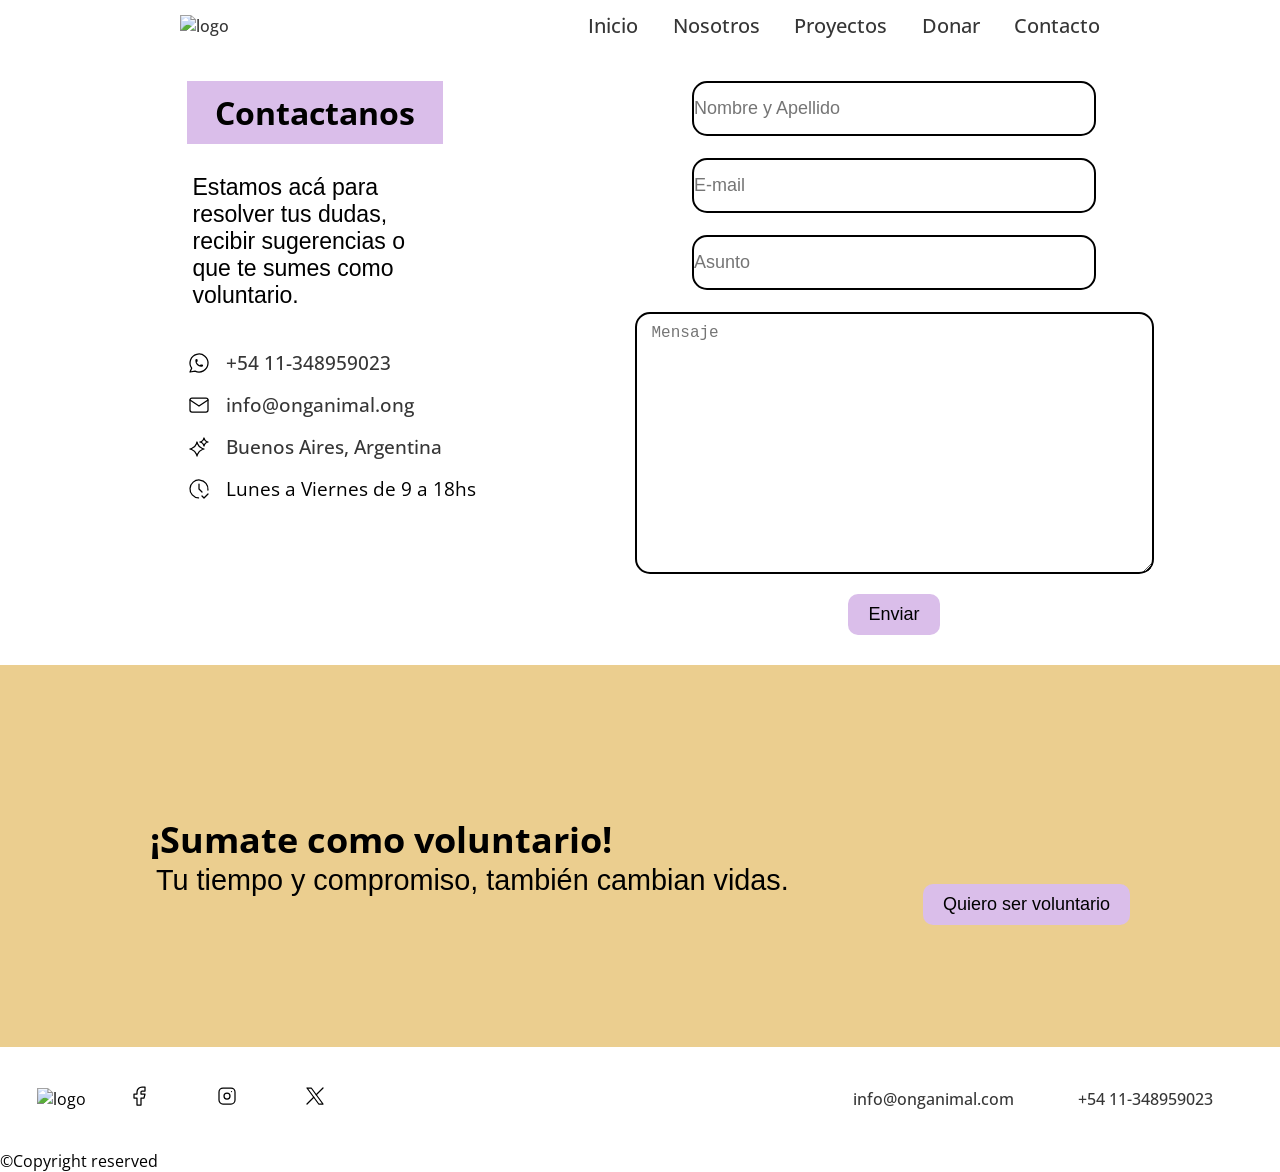
==== commit b5471f8a: "Responsive, proyect.html completo y logica de alertas" ====
--- a/pages/contacto.html
+++ b/pages/contacto.html
@@ -19,16 +19,17 @@
             <a href="./contacto.html">Contacto</a>
         </nav>
     </header>
+
+
+
+    <div id="alert-container"></div>
+
     <main>
-
         <section class="container-contacto w-full">
-
             <article class="contacto-info">
-
                 <h1>Contactanos</h1>
                 <span id="text">Estamos acá para resolver tus dudas, recibir sugerencias
                     o que te sumes como voluntario.</span>
-
                 <ul>
                     <li><img src="../img/icons/redes/whatsapp.svg"><a class="link-animation"
                             href="https://whatsapp.com/">+54 11-348959023</a>
--- a/styles.css
+++ b/styles.css
@@ -3,8 +3,6 @@
 * {
     margin: 0;
     padding: 0;
-    box-sizing: border-box;
-    max-width: 100%;
     --color-bg: #E8E6DA;
     --color-primario: #EBCE8F;
     --color-secundario: #DABEEA;
@@ -17,24 +15,33 @@
     font-family: 'Open Sans';
 }
 
+/* Etiquetas HTML */
+
 a {
     color: var(--color-texto-oscuro);
     font-weight: 500;
     text-decoration: none;
 }
 
-.link-animation:hover {
-    transition: all 100ms;
+h1 {
+    font-size: xx-large;
+    background-color: var(--color-secundario);
+    padding: 10px;
+    text-align: center;
+}
+
+/* Animaciones linkeado */
+
+.link-animation:hover{
+    transition: all 100ms ;
     color: rgb(163, 87, 163);
-
-}
-
-.link-animation:hover {
-    transition: all 100ms;
+    
+}
+
+.link-animation:hover{
+    transition: all 100ms ;
     color: rgb(163, 87, 163);
-
-}
-
+}
 
 /* Header */
 header {
@@ -58,7 +65,7 @@
 }
 
 header nav a {
-    color: var(--color-texto-claro);
+    color: var(--color-texto-oscuro);
     font-size: 20px;
     text-decoration: none;
 }
@@ -68,9 +75,12 @@
     transform: scale(1.1);
 }
 
-.m-2 {
-    justify-content: center;
-    margin-left: 50%;
+/* Footer */
+footer {
+    display: flex;
+    justify-content: space-between;
+    margin: 10px;
+    padding: 2px;
 }
 
 /* Width */
@@ -78,29 +88,26 @@
 .w-full {
     width: 100%;
 }
-
 .w-big {
     width: 80%;
 }
 
-.w-medium {
+.w-medium{
     width: 60%;
 }
 
-.w.small {
+.w.small{
     width: 40%;
 }
 
-.w-min {
+.w-min{
     width: 20%;
 }
 
-
 /* Icons */
 
 .icon-small {
-    width: 20px;
-
+    width: 40px;
 }
 
 .icon-medium {
@@ -110,167 +117,6 @@
 .icon-big {
     width: 80px;
 }
-
-/* Main */
-
-.m-2 {
-    justify-content: center;
-    margin-left: 50%;
-}
-
-/* Width */
-
-.w-full {
-    width: 100%;
-}
-
-.w-big {
-    width: 80%;
-}
-
-
-/* Icons */
-
-.icon-small {
-    width: 40px;
-}
-
-.icon-medium {
-    width: 60px;
-}
-
-.icon-big {
-    width: 80px;
-}
-
-/* Main */
-
-/* Width */
-
-.w-full {
-    width: 100%;
-}
-
-.w-big {
-    width: 80%;
-}
-
-.w-medium {
-    width: 60%;
-}
-
-.w.small {
-    width: 40%;
-}
-
-.w-min {
-    width: 20%;
-}
-
-
-/* Icons */
-
-.icon-small {
-    width: 20px;
-
-}
-
-.icon-medium {
-    width: 60px;
-}
-
-.icon-big {
-    width: 80px;
-}
-
-/* Main */
-
-/* Width */
-
-.w-full {
-    width: 100%;
-}
-
-.w-big {
-    width: 80%;
-}
-
-
-/* Icons */
-
-.icon-small {
-    width: 40px;
-}
-
-.icon-medium {
-    width: 60px;
-}
-
-.icon-big {
-    width: 80px;
-}
-
-/* Main */
-
-/* Width */
-
-.w-full {
-    width: 100%;
-}
-
-.w-big {
-    width: 80%;
-}
-
-
-/* Icons */
-
-.icon-small {
-    width: 40px;
-}
-
-.icon-medium {
-    width: 60px;
-}
-
-.icon-big {
-    width: 80px;
-}
-
-/* Main */
-
-main {
-    width: 100px 100px 100px;
-    margin-top: 100px;
-    display: flex;
-    flex-direction: column;
-    gap: 40px;
-}
-
-/* Aside */
-
-aside {
-    display: flex;
-    padding: 20px 40px;
-    align-items: center;
-    justify-content: center;
-    gap: 30px;
-    background: var(--color-primario-oscuro);
-}
-
-.aside-content {
-    width: 50%;
-}
-
-
-.aside-content strong {
-    font-size: 26px;
-}
-
-.aside-content span {
-    display: block;
-}
-
 
 /* Texto */
 
@@ -312,7 +158,6 @@
     transform: scale(1.15);
 }
 
-
 .button-white {
     background: var(--color-bg-primario);
 }
@@ -321,12 +166,26 @@
     background: var(--color-secundario);
 }
 
+.button-redes {
+    width: 50px;
+    align-content: center;
+    padding: 30px;
+}
+
+.button-box {
+    display: flex;
+    flex-direction: row;
+    justify-content: space-between;
+    align-items: center;
+    margin: 2%;
+}
+
 /* Hero */
 
 .hero {
     width: 100%;
     display: flex;
-    justify-content: space-around;
+    justify-content: space-between;
 }
 
 .hero-info {
@@ -345,134 +204,50 @@
 }
 
 
-
 /* Aside */
 
 aside {
     display: flex;
+    flex-direction: column;
+    justify-content: center;
+    align-items: center;
     padding: 20px 40px;
-    align-items: center;
-    justify-content: center;
+    background: var(--color-bg-primario);
+}
+
+.aside-content {
+    width: 100%;
+    display: flex;
+    justify-content: center;
+    align-items: center;
     gap: 30px;
-    background: var(--color-bg-primario);
-}
-
-.aside-content {
-    width: 50%;
-}
-
-
-.aside-content strong {
+}
+
+.aside-content-info{
+    display: flex;
+    flex-direction: column;
+}
+
+.aside-content-info strong {
     font-size: 26px;
 }
 
-.aside-content span {
+.aside-content-info span {
     display: block;
 }
 
 
-/* Texto */
-
-.title-section {
-    display: block;
-    width: 100%;
-    text-align: center;
-    padding: 0 0 40px 0;
-}
-
-.text-xs {
-    font-size: 14px;
-
-}
-
-.text-sm {
-    font-size: 20px;
-}
-
-.text-lg {
-    font-size: 40px;
-}
-
-.text-xl {
-    font-size: 60px;
-}
-
-
-/* Button */
-
-.button {
-    padding: 10px 20px;
-    border: 1px;
-    border-radius: 10px;
-    font-size: 18px;
-    transition: all 200ms;
-}
-
-.button:hover {
-    transform: scale(1.15);
-}
-
-
-.button-white {
-    background: var(--color-bg-primario);
-}
-
-.button-black {
-    background: var(--color-secundario);
-}
-
-
-/* Hero */
-
-.hero {
-    width: 100%;
-    display: flex;
-    justify-content: space-around;
-    padding: 10px 0;
-}
-
-.hero-info {
-    width: 35%;
-    display: flex;
-    flex-direction: column;
-    align-items: start;
-}
-
-.hero-info h1 {
-    font-size: 40px;
-}
-
-.hero-info p {
-    font-size: 20px;
-}
-
-
-
-/* 
-    Esta clase esta echa para usarse como contenedora de las "cards"
-    sean cuadradas o redondas 
-
-    Estan de manera horiontal una de la otra
-*/
+
+/* Card */
 
 .container-cards {
     width: 100%;
     display: flex;
     flex-wrap: wrap;
+    gap: 40px;
     justify-content: space-around;
-}
-
-/* Esta es una clase para los titulos de las secciones 
-    Ocupan toda una fila de la paginas (100%)
-*/
-
-
-
-
-/* 
-Esta es la clase principal o base de las cards 
-
-*/
+    align-items: start;
+}
 
 .card {
     display: flex;
@@ -481,12 +256,15 @@
     justify-content: center;
 }
 
+/* Card Icons */
 .card-icon {
     width: 15%;
     gap: 10px;
+    
 }
 
 .card-icon strong {
+    text-align: center;
     font-size: 20px;
     letter-spacing: 1.2px;
 }
@@ -502,18 +280,7 @@
     border: 1px;
 }
 
-
-.historia {
-    width: 100%;
-    display: flex;
-    justify-content: space-around;
-}
-
-
-/*PD: despues con mas tiempo les comento bien el codigo asi tienen una referencia de para que sirve
-pero bueno otro dia lo hago tkm <3
-*/
-
+/* Contacto */
 .container-contacto {
     display: flex;
     padding: 30px 30px 30px;
@@ -547,65 +314,6 @@
     gap: 15px;
     width: 900%;
 }
-
-h1 {
-    font-size: xx-large;
-    background-color: var(--color-secundario);
-    padding: 10px;
-    text-align: center;
-}
-
-input {
-    width: 400px;
-    background-color: #FFFF;
-    padding: 15px 0px;
-    justify-content: center;
-    align-items: first baseline;
-    border-radius: 15px;
-    border: solid black 2px;
-    margin-right: auto 100%;
-    font-size: large;
-
-}
-
-form {
-    display: flex;
-    flex-direction: column;
-    align-items: center;
-    justify-content: center;
-}
-
-textarea {
-    width: 400px;
-    height: 238px;
-    background-color: #FFFF;
-    padding: 10px 100px;
-    padding-left: 15px;
-    justify-content: center;
-    align-items: first baseline;
-    border-radius: 15px;
-    border: solid black 2px;
-    margin-right: auto 100%;
-    font-size: large;
-
-
-}
-
-.button {
-    padding: 10px 20px;
-    border: 1px;
-    border-radius: 10px;
-    font-size: 18px;
-    transition: all 200ms;
-}
-
-.button-enviar-form {
-    background-color: var(--color-secundario);
-    border-color: #DABEEA;
-    margin-top: 20px;
-    float: right;
-}
-
 
 .aside-box-contactos {
     justify-content: space-between;
@@ -617,6 +325,51 @@
     font-size: x-large;
 }
 
+/* Fromularios input, etc... */
+
+input {
+    width: 400px;
+    background-color: #FFFF;
+    padding: 15px 0px;
+    justify-content: center;
+    align-items: first baseline;
+    border-radius: 15px;
+    border: solid black 2px;
+    margin-right: auto 100%;
+    font-size: large;
+
+}
+
+form {
+    display: flex;
+    flex-direction: column;
+    align-items: center;
+    justify-content: center;
+}
+
+textarea {
+    width: 400px;
+    height: 238px;
+    background-color: #FFFF;
+    padding: 10px 100px;
+    padding-left: 15px;
+    justify-content: center;
+    align-items: first baseline;
+    border-radius: 15px;
+    border: solid black 2px;
+    margin-right: auto 100%;
+    font-size: large;
+
+
+}
+
+.button-enviar-form {
+    background-color: var(--color-secundario);
+    border-color: #DABEEA;
+    margin-top: 20px;
+    float: right;
+}
+
 #text {
     font-family: 'Trebuchet MS', 'Lucida Grande', 'Lucida Sans', Arial, sans-serif;
     font-size: larger;
@@ -624,34 +377,351 @@
     margin-left: 6px;
 }
 
-textarea {
+textarea{
     padding: ;
 }
 
-footer {
-    display: flex;
-    justify-content: space-between;
-    margin: 10px;
-    padding: 2px;
-}
-
-.button-redes {
-    width: 50px;
-    align-content: center;
-    padding: 30px;
-}
-
-
-.button-box {
-    display: flex;
-    flex-direction: row;
-    justify-content: space-between;
-    align-items: center;
-    margin: 2%;
-}
-
-#copy {
+#copy{
     justify-content: left;
     display: flexbox;
 
-}+}
+
+/* Nosotros */
+
+.nosotros-container {
+    margin: 30px auto auto auto;
+    
+    width: 90%;
+    gap: 40px;
+    display: flex;
+    flex-direction: column;
+    align-items: center;
+    justify-content: center;
+}
+
+.historia-container{
+    width: 100%;
+    display: flex;
+    justify-content: space-between;
+}
+.historia {
+    width: 60%;
+}
+
+
+.equipo-container{
+    display: flex;
+    justify-content: space-between;
+    flex-wrap: wrap;
+}
+
+.rol{
+    font-size: 15px
+}
+
+/* DONAR.HTML */
+
+.donar-container{
+    margin: 30px auto auto auto;
+    width: 80%;
+    gap: 40px;
+    display: flex;
+    flex-direction: column;
+    align-items: center;
+    justify-content: center;
+}
+
+/* Proyectos.html */
+
+.proyectos-container{
+    margin: 30px auto auto auto;
+    width: 90%;
+    gap: 40px;
+    display: flex;
+    flex-direction: column;
+    align-items: center;
+    justify-content: center;
+}
+
+.proyect-hero{
+    display: flex;
+    flex-direction: column;
+    justify-content: center;
+    align-items: center;
+    gap: 15px;
+}
+
+.proyect-hero span{
+    text-align: center;
+    font-size: 20px;
+}
+
+.proyect-card{
+    width: 30%;
+    display: flex;
+    gap: 4px;
+    flex-direction: column;
+    border: 1px solid black;
+}
+
+.proyect-card img{
+    width: 100%;
+}
+
+.proyect-info{
+    padding: 10px;
+    display: flex;
+    flex-direction: column;
+    gap: 5px;
+    align-items: start;
+}
+
+.proyect-info strong{
+    font-size: 25px;
+}
+
+.proyect-info p{
+    font-size: 15px;
+}
+
+/* ALERT */
+
+#alert-container{
+    position: fixed;
+    top: 20px;
+    right: 20px;
+
+    display: flex;
+    flex-direction: column;
+    gap: 15px;
+
+    z-index: 9999;
+}
+
+.alert{
+    width:380px;
+    min-height:75px;
+    display:flex;
+    align-items:center;
+    gap:18px;
+    padding:18px 20px;
+    border-radius:10px;
+    color:#fff;
+    box-shadow:0 8px 20px rgba(0,0,0,.15);
+    animation:showAlert .35s ease;
+    transition:
+        opacity .3s,
+        transform .3s;
+}
+
+/* Icono */
+
+.alert-icon{
+    width:46px;
+    height:46px;
+    border:3px solid rgba(255,255,255,.8);
+    border-radius:50%;
+    display:flex;
+    align-items:center;
+    justify-content:center;
+    font-size:22px;
+    font-weight:bold;
+    flex-shrink:0;
+}
+
+/* Texto */
+
+.alert-content{
+    flex:1;
+}
+
+.alert-content h4{
+    font-size:20px;
+    margin-bottom:4px;
+}
+
+.alert-content p{
+    font-size:14px;
+    opacity:.95;
+}
+
+/* Botón cerrar */
+
+.alert-close{
+    background:none;
+    border:none;
+    color:white;
+    font-size:22px;
+    cursor:pointer;
+    opacity:.8;
+    transition:.2s;
+}
+
+.alert-close:hover{
+    opacity:1;
+    transform:scale(1.15);
+}
+
+/* Tipos */
+
+.success{
+    background:#8fd36b;
+}
+
+.error{
+    background:#e74c3c;
+}
+
+.warning{
+    background:#f39c12;
+}
+
+.info{
+    background:#3498db;
+}
+
+/* Animación */
+
+@keyframes showAlert{
+    from{
+        opacity:0;
+        transform:translateY(-20px);
+    }
+
+    to{
+        opacity:1;
+        transform:translateY(0);
+    }
+}
+
+@media (max-width: 1024px) {
+    .hero-info h1 {
+    font-size: 40px;
+    }
+
+    .hero-info p {
+        font-size: 25px;
+    }
+
+    .historia h2{
+        font-size: 35px;
+    }
+    .historia p{
+        font-size: 20px;
+    }
+
+    .card-icon {
+        width: 25%;
+        gap: 15px;
+    }
+
+    .card-icon strong {
+        font-size: 30px;
+        letter-spacing: 1.2px;
+    }
+
+     .negrita-large{
+        font-size:  25px !important;
+    }
+
+    .card-icon span {
+        text-align: center;
+        font-size: 20px;
+    }
+}
+
+@media (max-width: 768px) {
+    .hero-info h1 {
+    font-size: 35px;
+    }
+
+    .hero-info p {
+        font-size: 20px;
+    }
+
+    .historia h2{
+        font-size: 30px;
+    }
+    .historia p{
+        font-size: 15px;
+    }
+
+    .card-icon {
+        width: 20%;
+        gap: 10px;
+    }
+
+    .card-icon strong {
+        font-size: 25px;
+        letter-spacing: 1.2px;
+    }
+
+     .negrita-large{
+        font-size:  13px !important;
+    }
+
+    .card-icon span {
+        text-align: center;
+        font-size: 15px;
+    }
+   
+    .proyect-card{
+        width: 45%;
+    }
+
+    .proyect-info strong{
+        font-size: 20px;
+    }
+
+    .proyect-info p{
+        font-size: 12px;
+    }
+
+}
+
+@media (max-width: 480px) {
+    .hero-info h1 {
+    font-size: 25px;
+    }
+
+    .hero-info p {
+        font-size: 13px;
+    }
+
+    .historia h2{
+        font-size: 20px;
+    }
+    .historia p{
+        font-size: 13px;
+    }
+
+    .card-icon {
+        width: 10%;
+        gap: 10px;
+    }
+
+    .card-icon strong {
+        font-size: 15px;
+        letter-spacing: 1.2px;
+    }
+
+    .card-icon span {
+        text-align: center;
+        font-size: 10px;
+    }
+
+    .proyect-card{
+        width: 100%;
+    }
+
+    .proyect-info strong{
+        font-size: 20px;
+    }
+
+    .proyect-info p{
+        font-size: 15px;
+    }
+    
+}
+
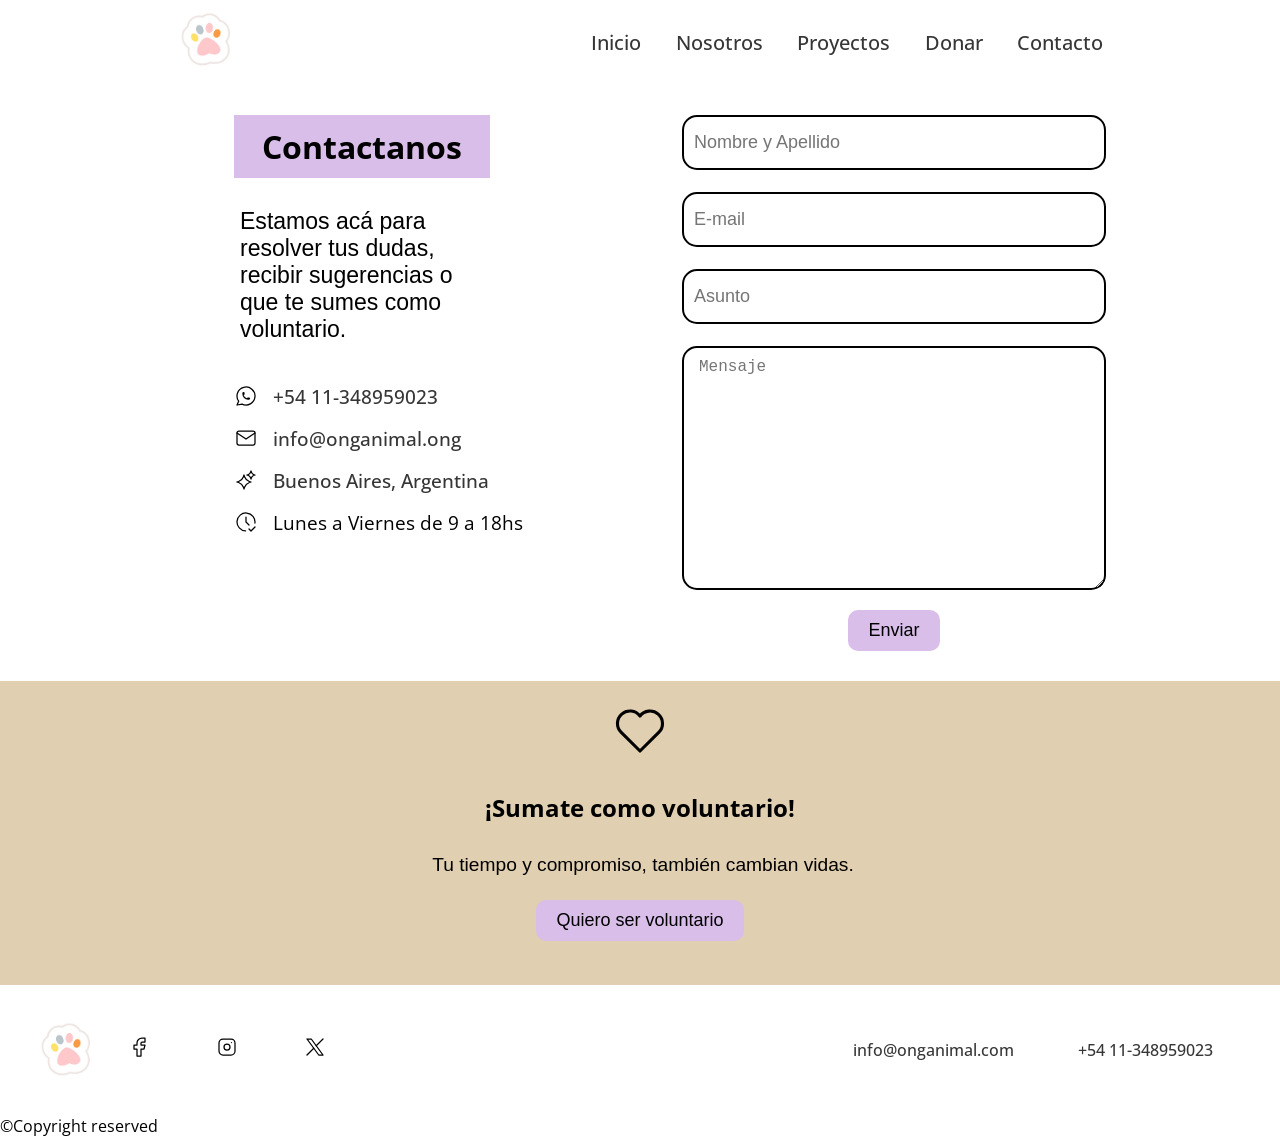
==== commit 011a2c22: "retoques en el css (textarea e input modificados, agregué w-xsmall, cambie color boton claro. En HTM" ====
--- a/pages/contacto.html
+++ b/pages/contacto.html
@@ -10,7 +10,9 @@
 
 <body>
     <header>
-        <a href="../index.html"><img class="icon-medium" src="../imagenes/logo-huella.png" alt="logo" /></a>
+        <a href="../index.html">
+            <img class="icon-medium" src="/img/logo-huella.png" alt="logo" />
+        </a>
         <nav>
             <a href="../index.html">Inicio</a>
             <a href="./nosotros.html">Nosotros</a>
@@ -45,31 +47,31 @@
             </article>
 
             <article>
-                <form action="post">
-                    <input placeholder="Nombre y Apellido" type="text"><br>
-                    <input placeholder="E-mail" type="email"><br>
-                    <input placeholder="Asunto" type="text"><br>
-                    <textarea placeholder="Mensaje" name="Mensaje" id=""></textarea>
-                    <!-- <input placeholder="  Mensaje" type="text"><br> -->
-                    <button class="button button-enviar-form">Enviar</button>
+                <form id="formulario-contacto" action="#">
+                    <input placeholder="Nombre y Apellido" type="text" id="nombre"><br>
+                    <input placeholder="E-mail" type="text" id="email"><br>
+                    <input placeholder="Asunto" type="text" id="asunto"><br>
+                    <textarea placeholder="Mensaje" name="Mensaje" id="mensaje"></textarea>
+                    <button type="submit" class="button button-enviar-form">Enviar</button>
                 </form>
             </article>
 
         </section>
 
-        <section>
-            <div class="aside-box-contactos">
+        <aside>
+            <div class="content-column">
+                <img src="/img/icons/heart.svg" alt="icono" class="icon-medium">
                 <h2>¡Sumate como voluntario!</h2>
                 <span id="text">Tu tiempo y compromiso, también cambian vidas.</span>
-                <button class="button button-enviar-form m-2">Quiero ser voluntario</button>
             </div>
-        </section>
+            <button class="button button-box button-black">Quiero ser voluntario</button>
+        </aside>
 
     </main>
 
     <footer>
         <div class="button-box">
-            <img class="icon-medium" src="../imagenes/logo-huella.png" alt="logo" />
+            <img class="icon-medium" src="/img/logo-huella.png" alt="logo" />
             <nav>
                 <a class="button-redes" href="https://www.facebook.com/" target="_blank"><img
                         src="../img/icons/redes/facebook.svg"></a>
@@ -87,7 +89,7 @@
         </div>
     </footer>
     <span id="copy">©Copyright reserved </span>
-
+    <script src="../main.js"></script>
 </body>
 
 </html>
--- a/styles.css
+++ b/styles.css
@@ -32,14 +32,14 @@
 
 /* Animaciones linkeado */
 
-.link-animation:hover{
-    transition: all 100ms ;
+.link-animation:hover {
+    transition: all 100ms;
     color: rgb(163, 87, 163);
-    
-}
-
-.link-animation:hover{
-    transition: all 100ms ;
+
+}
+
+.link-animation:hover {
+    transition: all 100ms;
     color: rgb(163, 87, 163);
 }
 
@@ -88,19 +88,20 @@
 .w-full {
     width: 100%;
 }
+
 .w-big {
     width: 80%;
 }
 
-.w-medium{
+.w-medium {
     width: 60%;
 }
 
-.w.small{
-    width: 40%;
-}
-
-.w-min{
+.w-xsmall {
+    width: 100%;
+}
+
+.w-min {
     width: 20%;
 }
 
@@ -159,7 +160,7 @@
 }
 
 .button-white {
-    background: var(--color-bg-primario);
+    background: var(--color-primario);
 }
 
 .button-black {
@@ -223,7 +224,7 @@
     gap: 30px;
 }
 
-.aside-content-info{
+.aside-content-info {
     display: flex;
     flex-direction: column;
 }
@@ -260,7 +261,7 @@
 .card-icon {
     width: 15%;
     gap: 10px;
-    
+
 }
 
 .card-icon strong {
@@ -330,7 +331,7 @@
 input {
     width: 400px;
     background-color: #FFFF;
-    padding: 15px 0px;
+    padding: 15px 10px;
     justify-content: center;
     align-items: first baseline;
     border-radius: 15px;
@@ -347,9 +348,23 @@
     justify-content: center;
 }
 
+.button-enviar-form {
+    background-color: var(--color-secundario);
+    border-color: #DABEEA;
+    margin-top: 20px;
+    float: right;
+}
+
+#text {
+    font-family: 'Trebuchet MS', 'Lucida Grande', 'Lucida Sans', Arial, sans-serif;
+    font-size: larger;
+    font-style: normal;
+    margin-left: 6px;
+}
+
 textarea {
-    width: 400px;
-    height: 238px;
+    width: 305px;
+    height: 220px;
     background-color: #FFFF;
     padding: 10px 100px;
     padding-left: 15px;
@@ -359,29 +374,9 @@
     border: solid black 2px;
     margin-right: auto 100%;
     font-size: large;
-
-
-}
-
-.button-enviar-form {
-    background-color: var(--color-secundario);
-    border-color: #DABEEA;
-    margin-top: 20px;
-    float: right;
-}
-
-#text {
-    font-family: 'Trebuchet MS', 'Lucida Grande', 'Lucida Sans', Arial, sans-serif;
-    font-size: larger;
-    font-style: normal;
-    margin-left: 6px;
-}
-
-textarea{
-    padding: ;
-}
-
-#copy{
+}
+
+#copy {
     justify-content: left;
     display: flexbox;
 
@@ -391,7 +386,7 @@
 
 .nosotros-container {
     margin: 30px auto auto auto;
-    
+
     width: 90%;
     gap: 40px;
     display: flex;
@@ -400,29 +395,30 @@
     justify-content: center;
 }
 
-.historia-container{
+.historia-container {
     width: 100%;
     display: flex;
     justify-content: space-between;
 }
+
 .historia {
     width: 60%;
 }
 
 
-.equipo-container{
+.equipo-container {
     display: flex;
     justify-content: space-between;
     flex-wrap: wrap;
 }
 
-.rol{
+.rol {
     font-size: 15px
 }
 
 /* DONAR.HTML */
 
-.donar-container{
+.donar-container {
     margin: 30px auto auto auto;
     width: 80%;
     gap: 40px;
@@ -434,7 +430,7 @@
 
 /* Proyectos.html */
 
-.proyectos-container{
+.proyectos-container {
     margin: 30px auto auto auto;
     width: 90%;
     gap: 40px;
@@ -444,7 +440,7 @@
     justify-content: center;
 }
 
-.proyect-hero{
+.proyect-hero {
     display: flex;
     flex-direction: column;
     justify-content: center;
@@ -452,12 +448,12 @@
     gap: 15px;
 }
 
-.proyect-hero span{
+.proyect-hero span {
     text-align: center;
     font-size: 20px;
 }
 
-.proyect-card{
+.proyect-card {
     width: 30%;
     display: flex;
     gap: 4px;
@@ -465,11 +461,11 @@
     border: 1px solid black;
 }
 
-.proyect-card img{
-    width: 100%;
-}
-
-.proyect-info{
+.proyect-card img {
+    width: 100%;
+}
+
+.proyect-info {
     padding: 10px;
     display: flex;
     flex-direction: column;
@@ -477,137 +473,130 @@
     align-items: start;
 }
 
-.proyect-info strong{
+.proyect-info strong {
     font-size: 25px;
 }
 
-.proyect-info p{
+.proyect-info p {
     font-size: 15px;
 }
 
 /* ALERT */
 
-#alert-container{
+#alert-container {
     position: fixed;
     top: 20px;
     right: 20px;
-
     display: flex;
     flex-direction: column;
     gap: 15px;
-
     z-index: 9999;
 }
 
-.alert{
-    width:380px;
-    min-height:75px;
-    display:flex;
-    align-items:center;
-    gap:18px;
-    padding:18px 20px;
-    border-radius:10px;
-    color:#fff;
-    box-shadow:0 8px 20px rgba(0,0,0,.15);
-    animation:showAlert .35s ease;
+.alert {
+    width: 380px;
+    min-height: 75px;
+    display: flex;
+    align-items: center;
+    gap: 18px;
+    padding: 18px 20px;
+    border-radius: 10px;
+    color: #fff;
+    box-shadow: 0 8px 20px rgba(0, 0, 0, .15);
+    animation: showAlert .35s ease;
     transition:
         opacity .3s,
         transform .3s;
 }
 
-/* Icono */
-
-.alert-icon{
-    width:46px;
-    height:46px;
-    border:3px solid rgba(255,255,255,.8);
-    border-radius:50%;
-    display:flex;
-    align-items:center;
-    justify-content:center;
-    font-size:22px;
-    font-weight:bold;
-    flex-shrink:0;
-}
-
-/* Texto */
-
-.alert-content{
-    flex:1;
-}
-
-.alert-content h4{
-    font-size:20px;
-    margin-bottom:4px;
-}
-
-.alert-content p{
-    font-size:14px;
-    opacity:.95;
-}
-
-/* Botón cerrar */
-
-.alert-close{
-    background:none;
-    border:none;
-    color:white;
-    font-size:22px;
-    cursor:pointer;
-    opacity:.8;
-    transition:.2s;
-}
-
-.alert-close:hover{
-    opacity:1;
-    transform:scale(1.15);
-}
-
-/* Tipos */
-
-.success{
-    background:#8fd36b;
-}
-
-.error{
-    background:#e74c3c;
-}
-
-.warning{
-    background:#f39c12;
-}
-
-.info{
-    background:#3498db;
+.alert-icon {
+    width: 46px;
+    height: 46px;
+    border: 3px solid rgba(255, 255, 255, .8);
+    border-radius: 50%;
+    display: flex;
+    align-items: center;
+    justify-content: center;
+    font-size: 22px;
+    font-weight: bold;
+    flex-shrink: 0;
+}
+
+.alert-content {
+    flex: 1;
+}
+
+.alert-content h4 {
+    font-size: 20px;
+    margin-bottom: 4px;
+}
+
+.alert-content p {
+    font-size: 14px;
+    opacity: .95;
+}
+
+/* Botón cerrar de alert*/
+.alert-close {
+    background: none;
+    border: none;
+    color: white;
+    font-size: 22px;
+    cursor: pointer;
+    opacity: .8;
+    transition: .2s;
+}
+
+.alert-close:hover {
+    opacity: 1;
+    transform: scale(1.15);
+}
+
+/* Tipos de alerta*/
+
+.success {
+    background: #8fd36b;
+}
+
+.error {
+    background: #e74c3c;
+}
+
+.warning {
+    background: #f39c12;
+}
+
+.info {
+    background: #3498db;
 }
 
 /* Animación */
-
-@keyframes showAlert{
-    from{
-        opacity:0;
-        transform:translateY(-20px);
-    }
-
-    to{
-        opacity:1;
-        transform:translateY(0);
+@keyframes showAlert {
+    from {
+        opacity: 0;
+        transform: translateY(-20px);
+    }
+
+    to {
+        opacity: 1;
+        transform: translateY(0);
     }
 }
 
 @media (max-width: 1024px) {
     .hero-info h1 {
-    font-size: 40px;
+        font-size: 40px;
     }
 
     .hero-info p {
         font-size: 25px;
     }
 
-    .historia h2{
+    .historia h2 {
         font-size: 35px;
     }
-    .historia p{
+
+    .historia p {
         font-size: 20px;
     }
 
@@ -621,8 +610,8 @@
         letter-spacing: 1.2px;
     }
 
-     .negrita-large{
-        font-size:  25px !important;
+    .negrita-large {
+        font-size: 25px !important;
     }
 
     .card-icon span {
@@ -633,17 +622,18 @@
 
 @media (max-width: 768px) {
     .hero-info h1 {
-    font-size: 35px;
+        font-size: 35px;
     }
 
     .hero-info p {
         font-size: 20px;
     }
 
-    .historia h2{
+    .historia h2 {
         font-size: 30px;
     }
-    .historia p{
+
+    .historia p {
         font-size: 15px;
     }
 
@@ -657,24 +647,24 @@
         letter-spacing: 1.2px;
     }
 
-     .negrita-large{
-        font-size:  13px !important;
+    .negrita-large {
+        font-size: 13px !important;
     }
 
     .card-icon span {
         text-align: center;
         font-size: 15px;
     }
-   
-    .proyect-card{
+
+    .proyect-card {
         width: 45%;
     }
 
-    .proyect-info strong{
+    .proyect-info strong {
         font-size: 20px;
     }
 
-    .proyect-info p{
+    .proyect-info p {
         font-size: 12px;
     }
 
@@ -682,17 +672,18 @@
 
 @media (max-width: 480px) {
     .hero-info h1 {
-    font-size: 25px;
+        font-size: 25px;
     }
 
     .hero-info p {
         font-size: 13px;
     }
 
-    .historia h2{
+    .historia h2 {
         font-size: 20px;
     }
-    .historia p{
+
+    .historia p {
         font-size: 13px;
     }
 
@@ -711,17 +702,127 @@
         font-size: 10px;
     }
 
-    .proyect-card{
+    .proyect-card {
         width: 100%;
     }
 
-    .proyect-info strong{
+    .proyect-info strong {
         font-size: 20px;
     }
 
-    .proyect-info p{
+    .proyect-info p {
         font-size: 15px;
     }
-    
-}
-
+
+}
+
+/* index */
+
+.container-index {
+    margin: auto;
+    width: 90%;
+    gap: 40px;
+    display: flex;
+    flex-direction: column;
+    align-items: center;
+    justify-content: center;
+}
+
+.container-cards-index {
+    display: flex;
+    justify-content: space-between;
+    flex-direction: column;
+    align-items: center;
+    text-align: center;
+}
+
+.cards-index {
+    display: flex;
+    text-align: center;
+
+}
+
+.icon-card-index {
+    display: flex;
+    justify-content: center;
+    align-items: center right;
+}
+
+.content-column {
+    display: flex;
+    flex-direction: column;
+    justify-content: center;
+    align-items: center;
+    gap: 30px;
+}
+
+.card-icon h3 {
+    font-size: 18px;
+    text-align: center;
+}
+
+.card-ayuda {
+    width: 55%;
+    display: flex;
+    justify-content: center;
+    flex-direction: column;
+}
+
+.hero-index {
+    width: 90%;
+    display: flex;
+    flex-direction: row;
+    justify-content: space-between;
+    align-items: stretch;
+}
+
+.hero-info-index {
+    flex: 1;
+    display: flex;
+    flex-direction: column;
+    align-items: center;
+    justify-content: center;
+    text-align: center;
+    gap: 16px;
+    padding: 40px 32px;
+}
+
+.doble-button-box {
+    display: flex;
+    flex-wrap: wrap;
+    gap: 20px;
+    align-items: center;
+}
+
+.button-center {
+    display: block;
+    justify-content: center;
+    align-items: center;
+    width: fit-content;
+    margin: 5% auto;
+    flex-direction: column;
+}
+
+.w-small {
+    flex: 1;
+    overflow: hidden;
+}
+
+.w-small img {
+    width: 100%;
+    height: 100%;
+    display: block;
+    object-fit: cover;
+}
+
+.title-index {
+    width: 100%;
+    display: flex;
+    align-items: top;
+    justify-content: start;
+    text-align: center;
+}
+
+/* .background-color-claro {
+    border-inline-end: solid #363636 1px;
+} */
